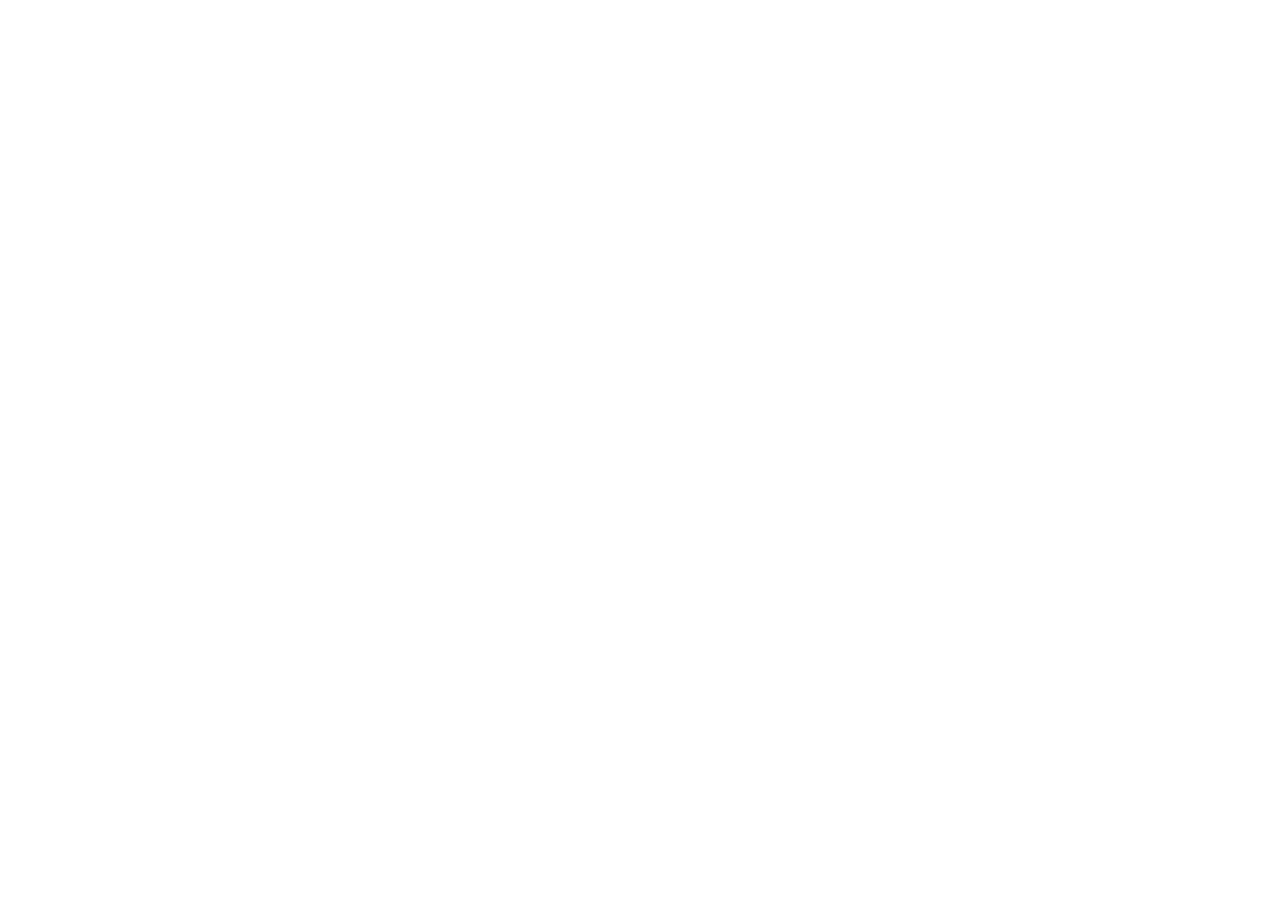
==== index.html @ 63c5386c "mv project" ====
<!DOCTYPE html>
<html lang="ko">

<head>
  <meta charset="UTF-8" />
  <title>유튜브 클론</title>
  <meta name="viewport" content="width=device-width, initial-scale=1.0" />
  <link href="https://cdn.jsdelivr.net/npm/bootstrap@5.3.0/dist/css/bootstrap.min.css" rel="stylesheet" />
  <link href="https://cdn.jsdelivr.net/npm/bootstrap-icons@1.10.5/font/bootstrap-icons.css" rel="stylesheet" />
  <link href="./css/head.css" rel="stylesheet" />
  <link href="./css/side.css" rel="stylesheet" />
  <link href="./css/card.css" rel="stylesheet" />
  <link href="./css/index.css" rel="stylesheet" />
</head>

<body>
  <!-- 헤더 -->
  <div id="header-container"></div>
  <!-- 사이드 바 -->
  <div id="side-container"></div>
  <!-- 메인 카드 -->

  <main>
    <div class="main-content" id="mainContent">
      <div id="card-container"></div>
    </div>
  </main>

  <script type="module" src="./js/include.js"></script>
</body>

</html>
---- css/head.css ----
header {
  background-color: rgb(29, 29, 29);
  padding: 10px 20px;
  position: fixed;
  width: 100%;
  z-index: 1000;
}

/* 헤더 정렬 */
.header-row {
  display: flex;
  align-items: center;
  justify-content: space-between;
}

/* 로고 */
.logo img {
  height: 40px;
}

.hamburger {
  font-size: 30px;
  color: rgb(255, 255, 255);
}

/* 검색창 */
.search-col {
  display: flex;
  align-items: center;
  justify-content: center;
  gap: 10px;
}

.search-box {
  background: rgb(255, 255, 255);
  border-radius: 50px;
  overflow: hidden;
  height: 40px;
  width: 100%;
  max-width: 800px;
  display: flex;
  align-items: center;
}

.search-box input {
  border: none;
  padding: 10px 15px;
  flex: 1;
  outline: none;
  font-size: 14px;
  border-top-left-radius: 50px;
  border-bottom-left-radius: 50px;
}

.search-btn {
  background: rgb(217, 217, 217);
  border: none;
  padding: 0 15px;
  height: 100%;
  display: flex;
  align-items: center;
  justify-content: center;
  border-top-right-radius: 50px;
  border-bottom-right-radius: 50px;
  cursor: pointer;
}

/* 마이크 버튼 */
.mic-box button {
  background: rgb(217, 217, 217);
  border: none;
  border-radius: 50%;
  width: 40px;
  height: 40px;
  display: flex;
  align-items: center;
  justify-content: center;
  cursor: pointer;
}

/* 프로필 아이콘 */
.profile {
  background: rgb(221, 221, 221);
  border-radius: 50%;
  width: 40px;
  height: 40px;
  display: flex;
  align-items: center;
  justify-content: center;
}

.profile i {
  color: rgb(0, 0, 0);
}

.profile-popup {
  position: absolute;
  top: 60px;
  right: 24px;
  width: 260px;
  background-color: rgb(36, 36, 36);
  border-radius: 12px;
  box-shadow: 0 4px 12px rgba(0, 0, 0, 0.4);
  padding: 16px;
  z-index: 1000;
}

.profile-icon {
  display: flex;
  justify-content: center;
  align-items: center;
  margin-bottom: 12px;
}

.profile-icon i {
  font-size: 36px;
  color: rgb(255, 255, 255);
}

.profile-table {
  width: 100%;
  font-size: 14px;
  color: rgb(220, 220, 220);
  margin-bottom: 16px;
}

.profile-table th {
  text-align: left;
  font-weight: normal;
  color: rgb(150, 150, 150);
  width: 70px;
}

.profile-table td {
  word-break: break-word;
}

.profile-actions {
  display: flex;
  justify-content: space-between;
  gap: 8px;
}

.profile-actions button {
  flex: 1;
  padding: 8px;
  font-size: 14px;
  background-color: rgb(60, 60, 60);
  border: none;
  border-radius: 8px;
  color: white;
  cursor: pointer;
  transition: background-color 0.2s ease;
}

.profile-actions button:hover {
  background-color: rgb(90, 90, 90);
}
---- css/side.css ----
/* ===== 사이드 메뉴 ===== */
.side-menu {
  position: fixed;
  top: 65px;
  left: 0;
  width: 80px;
  height: calc(100% - 80px);
  background-color: rgb(32, 32, 32);
  color: rgb(255, 255, 255);
  display: flex;
  flex-direction: column;
  align-items: center;
  padding-top: 20px;
  transform: translateX(-100%);
  transition: transform 0.3s ease-in-out;
  z-index: 999;
}

.side-menu.open {
  transform: translateX(0);
}

.menu-item {
  display: flex;
  flex-direction: column;
  margin-bottom: 30px;
  text-align: center;
}

.menu-item a {
  display: flex;
  flex-direction: column;
  align-items: center;
  margin-right: 5px;
  margin-bottom: 30px;
  cursor: pointer;
}

.menu-item img {
  height: 24px;
  margin-bottom: 5px;
}

.menu-item span {
  font-size: 12px;
  color: rgb(255, 255, 255);
}
---- css/card.css ----
/* ===== 영상 섹션 ===== */
.video-section {
  padding: 24px;
}

.video-grid {
  display: flex;
  flex-wrap: wrap;
  gap: 20px;
  justify-content: flex-start;
}

.video-card {
  width: 470px;
  background-color: rgb(24, 24, 24);
  border-radius: 10px;
  overflow: hidden;
  transition: transform 0.2s ease-in-out;
}

.video-card:hover {
  transform: scale(1.02);
}

.thumbnail-container {
  width: 100%;
  height: 270px;
}

.thumbnail {
  width: 100%;
  height: 100%;
  object-fit: cover;
}

.video-info {
  display: flex;
  padding: 10px;
}

.channel-icon {
  width: 36px;
  height: 36px;
  border-radius: 50%;
  margin-right: 10px;
}

.video-text {
  flex: 1;
}

.video-title {
  font-size: 16px;
  font-weight: bold;
  margin: 0;
  color: rgb(255, 255, 255);
}

.channel-name,
.video-meta {
  font-size: 14px;
  color: rgb(170, 170, 170);
  margin: 2px 0;
}

/* ===== 쇼츠 섹션 ===== */
.shorts-section {
  padding: 24px;
  margin-top: 20px;
  
}

.shorts-header .menu-item img {
  width: 40px;
  height: 40px;
  object-fit: contain;
}

.shorts-header {
  display: flex;
  align-items: center;
}

.shorts-title {
  font-size: 20px;
  font-weight: bold;
  color: rgb(255, 255, 255);
}

.shorts-row {
  display: flex;
  gap: 16px;
  overflow-x: auto;
  padding-bottom: 8px;
}

.shorts-card {
  width: 220px;
  background-color: rgb(24, 24, 24);
  border-radius: 10px;
  padding: 8px;
  flex-shrink: 0;
}

.shorts-thumbnail {
  width: 100%;
  height: 391px;
  border-radius: 8px;
  object-fit: cover;
}

.shorts-title-text {
  font-size: 14px;
  color: rgb(255, 255, 255);
  margin-top: 8px;
}

.shorts-meta {
  font-size: 12px;
  color: rgb(170, 170, 170);
  margin: 4px 0 0;
}
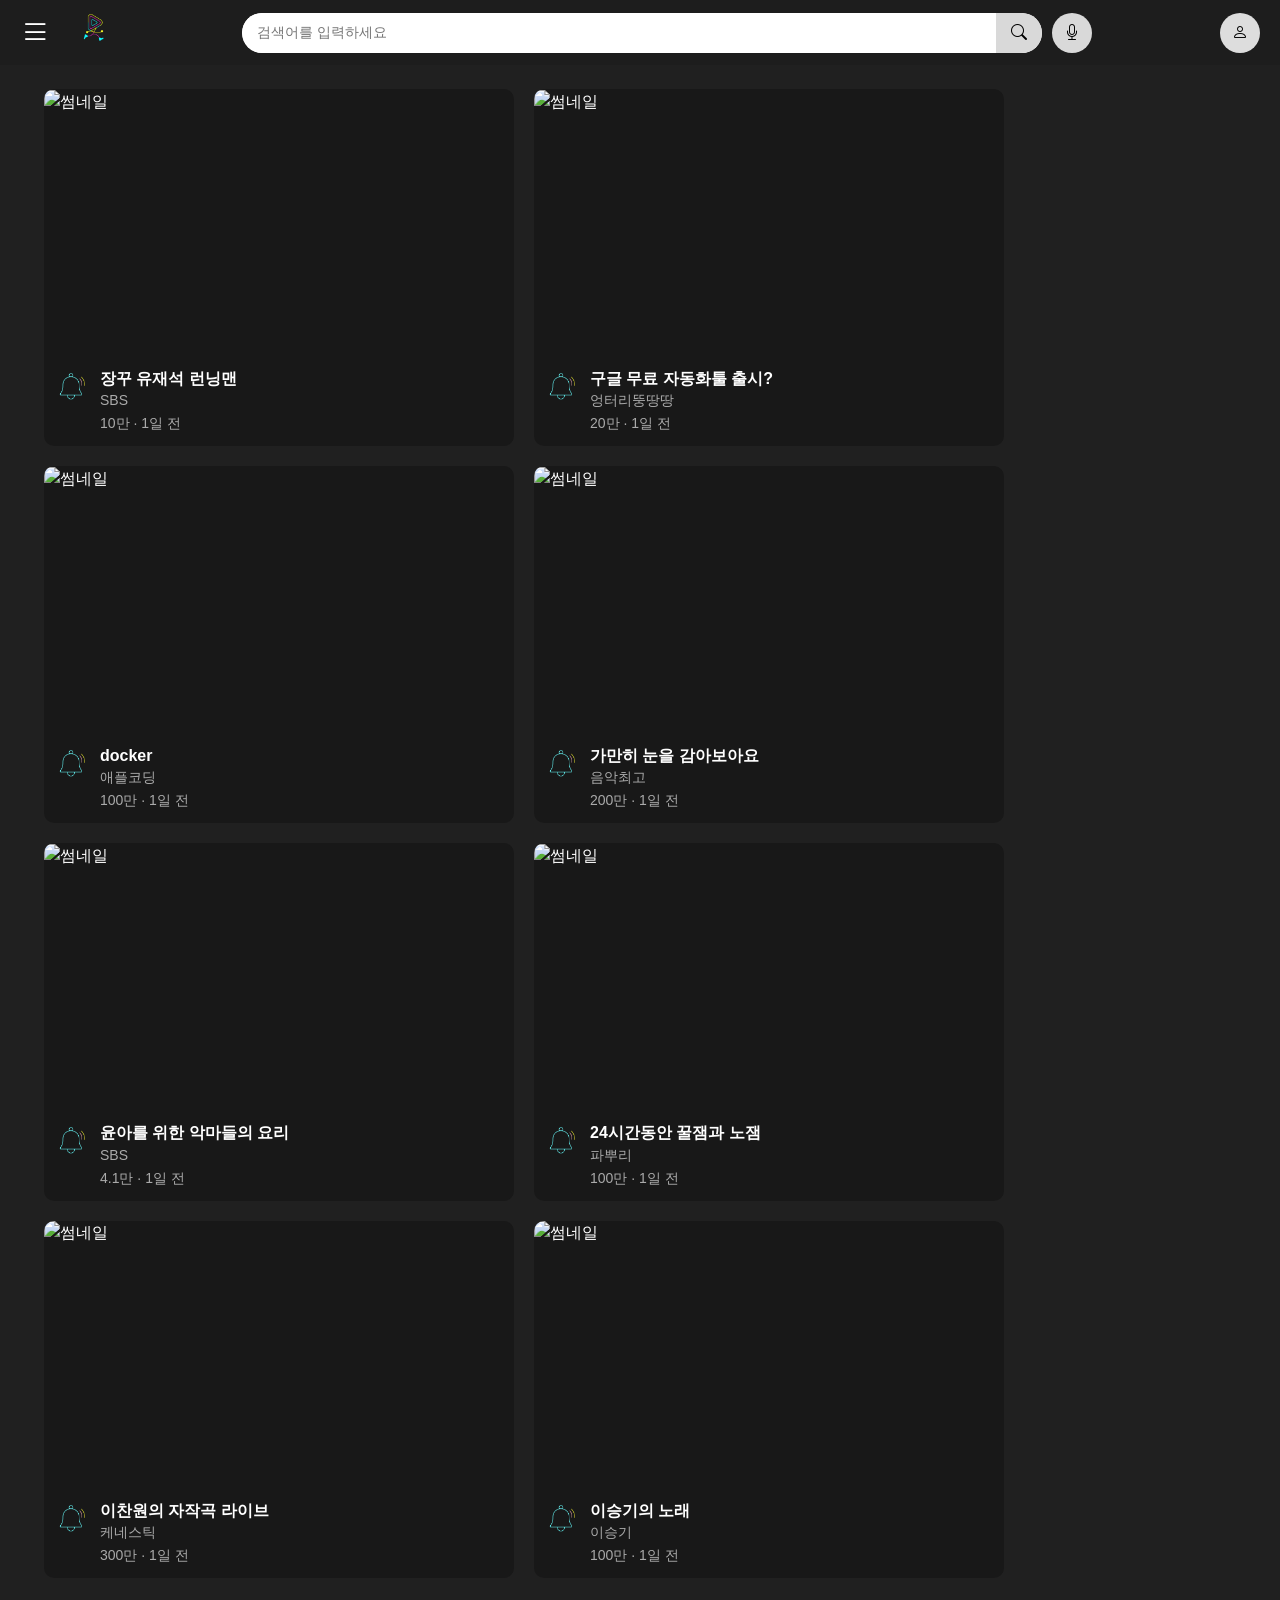
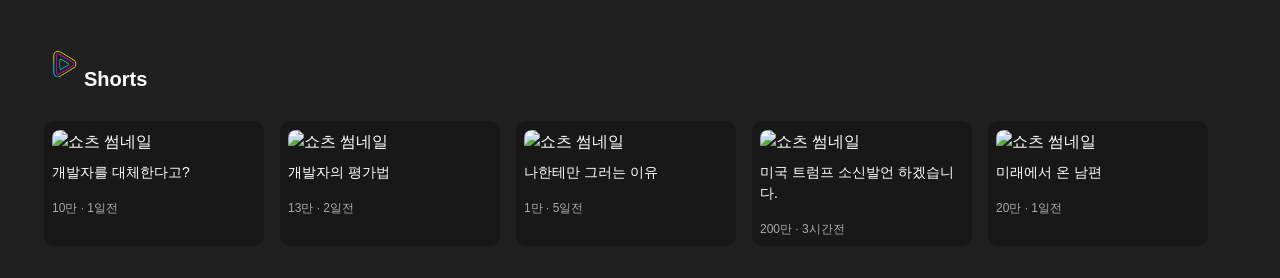
==== commit 6f3de5c3: "fix: update fetch paths and ensure components are properly loaded" ====
--- a/index.html
+++ b/index.html
@@ -10,7 +10,7 @@
   <link href="./css/head.css" rel="stylesheet" />
   <link href="./css/side.css" rel="stylesheet" />
   <link href="./css/card.css" rel="stylesheet" />
-  <link href="./css/index.css" rel="stylesheet" />
+  <link href="css/sss.css" rel="stylesheet" />
 </head>
 
 <body>
--- a/css/sss.css
+++ b/css/sss.css
@@ -0,0 +1,21 @@
+/* ===== 전체 바디 ===== */
+body {
+  background-color: rgb(32, 32, 32);
+  color: rgb(255, 255, 255);
+  margin: 0;
+  font-family: sans-serif;
+}
+
+/* ===== 본문 영역 ===== */
+.main-content {
+  padding-top: 65px; 
+  margin-left: 0;
+  transition: margin-left 0.3s;
+  padding-left: 20px;
+  padding-right: 20px;
+}
+
+/* 사이드 열렸을 때 본문 이동 */
+.main-content.shifted {
+  margin-left: 80px;
+}
